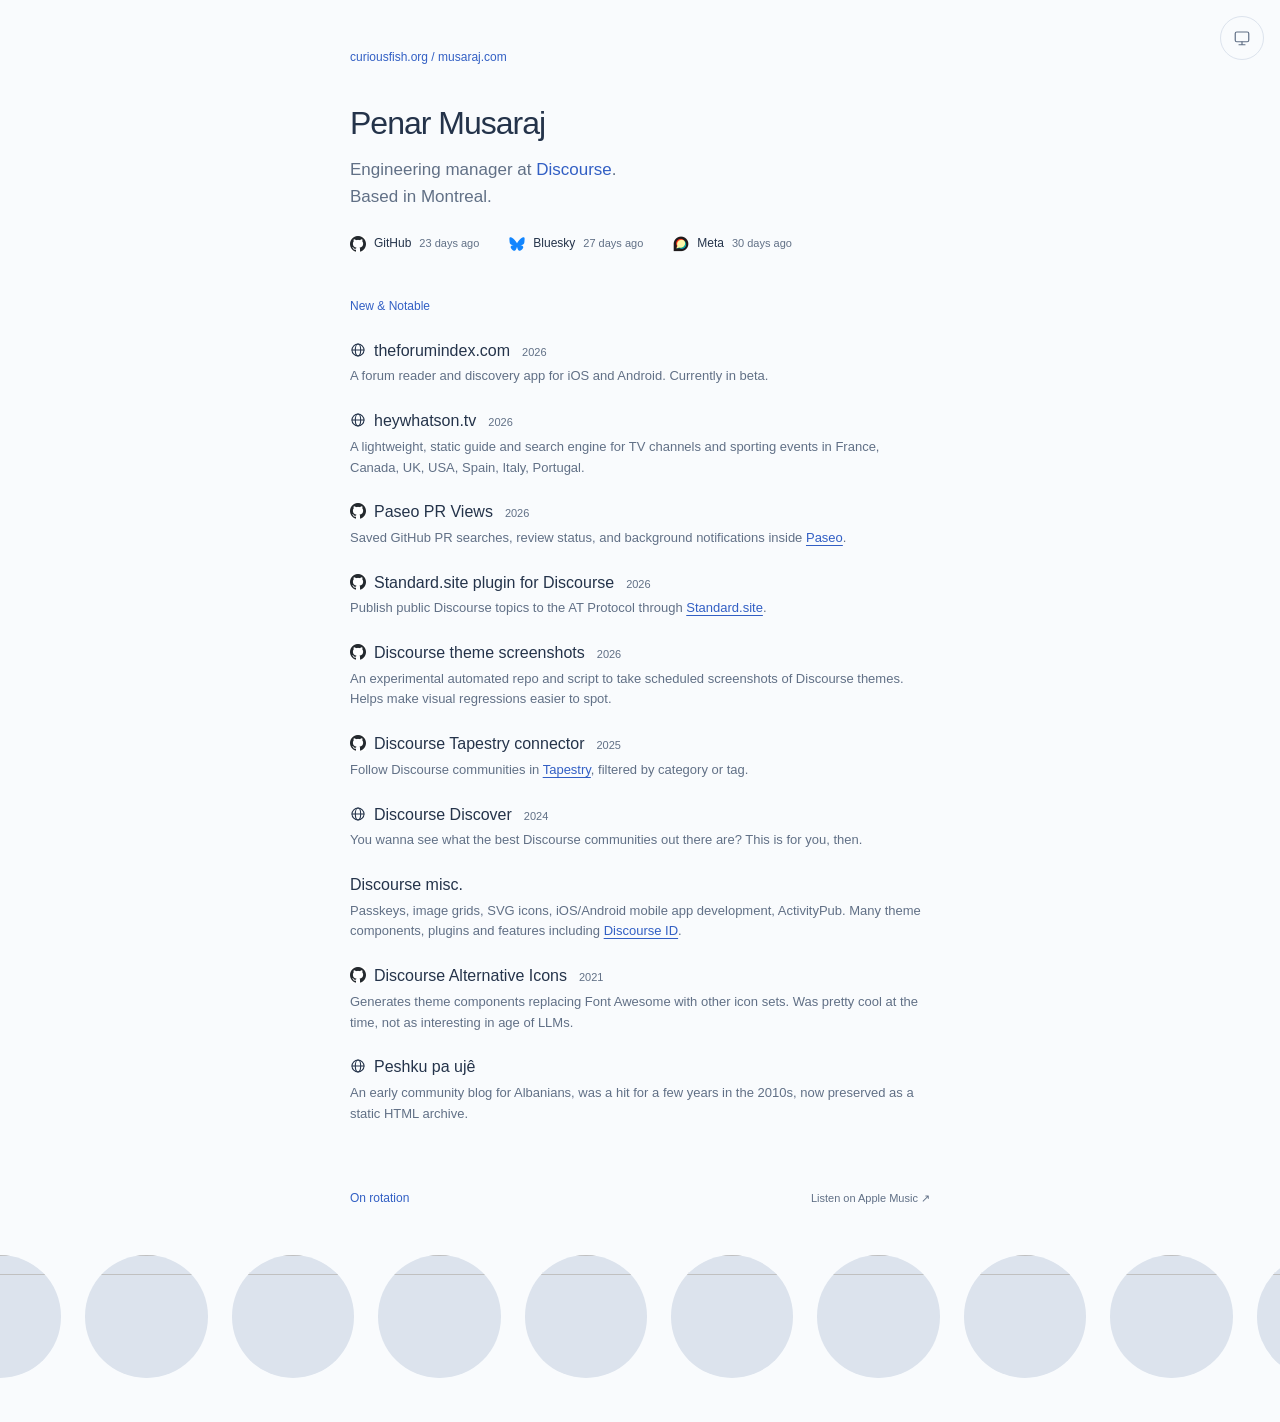
==== index.html @ acf2b7f1 "Update profile stats and music" ====
<!-- Generated page template. Edit notable.md for New & Notable. -->
<!doctype html>
<html lang="en">
<head>
  <meta charset="utf-8">
  <meta name="viewport" content="width=device-width, initial-scale=1">
  <meta name="theme-color" content="#f9fbfd" media="(prefers-color-scheme: light)">
  <meta name="theme-color" content="#141c28" media="(prefers-color-scheme: dark)">
  <meta name="description" content="Penar Musaraj — software, community tools, and small useful systems.">
  <title>Curious Fish — Penar Musaraj</title>
  <link rel="stylesheet" href="style.css">
  <script src="theme.js"></script>
  <script src="activity.js" defer></script>
</head>
<body class="avenir">
  <button class="theme-toggle" type="button" hidden aria-label="Change color theme">
    <svg class="theme-system" aria-hidden="true" viewBox="0 0 24 24"><rect x="3" y="4" width="18" height="13" rx="2"/><path d="M8 21h8M12 17v4"/></svg>
    <svg class="theme-light" aria-hidden="true" viewBox="0 0 24 24"><circle cx="12" cy="12" r="4"/><path d="M12 2v2m0 16v2M2 12h2m16 0h2M5 5l1.5 1.5m11 11L19 19M5 19l1.5-1.5m11-11L19 5"/></svg>
    <svg class="theme-dark" aria-hidden="true" viewBox="0 0 24 24"><path d="M20.5 14A9 9 0 0 1 10 3.5 9 9 0 1 0 20.5 14Z"/></svg>
  </button>
  <main class="page">
    <header>
      <p class="brand">curiousfish.org / musaraj.com</p>
      <h1>Penar Musaraj</h1>
      <p class="intro">Engineering manager at <a href="https://www.discourse.org">Discourse</a>.<br>Based in Montreal.</p>
      <nav class="socials" aria-label="Social profiles">
        <a href="https://github.com/pmusaraj" title="Last activity"><img src="images/social-github.png" alt=""><span>GitHub</span><time class="stat" datetime="2026-11-13T14:13:35Z" title="Last activity" aria-label="Last activity: today">today</time></a>
        <a href="https://bsky.app/profile/musaraj.com" title="Last activity"><img src="images/social-bluesky.png" alt=""><span>Bluesky</span><time class="stat" datetime="2026-11-09T13:19:38.581000Z" title="Last activity" aria-label="Last activity: 4 days ago">4 days ago</time></a>
        <a href="https://meta.discourse.org/u/pmusaraj" title="Last activity"><img src="images/social-discourse.png" alt=""><span>Meta</span><time class="stat" datetime="2026-11-06T16:55:09.845000Z" title="Last activity" aria-label="Last activity: 7 days ago">7 days ago</time></a>
      </nav>
    </header>
    <section aria-labelledby="projects-title">
      <h2 id="projects-title">New &amp; Notable</h2>
      <ul>
        <li>
          <p class="project-title"><img class="project-icon" src="images/globe.svg" alt=""><a href="https://theforumindex.com">theforumindex.com</a><time datetime="2026">2026</time></p>
          <div class="description"><p>A forum reader and discovery app for iOS and Android. Currently in beta.</p></div>
        </li>
        <li>
          <p class="project-title"><img class="project-icon" src="images/globe.svg" alt=""><a href="https://heywhatson.tv">heywhatson.tv</a><time datetime="2026">2026</time></p>
          <div class="description"><p>A lightweight, static guide and search engine for TV channels and sporting events in France, Canada, UK, USA, Spain, Italy, Portugal.</p></div>
        </li>
        <li>
          <p class="project-title"><img class="project-icon" src="images/social-github.png" alt=""><a href="https://github.com/pmusaraj/paseo-pr-views">Paseo PR Views</a><time datetime="2026">2026</time></p>
          <div class="description"><p>Saved GitHub PR searches, review status, and background notifications inside <a href="https://paseo.sh">Paseo</a>.</p></div>
        </li>
        <li>
          <p class="project-title"><img class="project-icon" src="images/social-github.png" alt=""><a href="https://github.com/pmusaraj/discourse-standard-site">Standard.site plugin for Discourse</a><time datetime="2026">2026</time></p>
          <div class="description"><p>Publish public Discourse topics to the AT Protocol through <a href="https://standard.site">Standard.site</a>.</p></div>
        </li>
        <li>
          <p class="project-title"><img class="project-icon" src="images/social-github.png" alt=""><a href="https://github.com/pmusaraj/discourse-theme-screenshots">Discourse theme screenshots</a><time datetime="2026">2026</time></p>
          <div class="description"><p>An experimental automated repo and script to take scheduled screenshots of Discourse themes. Helps make visual regressions easier to spot.</p></div>
        </li>
        <li>
          <p class="project-title"><img class="project-icon" src="images/social-github.png" alt=""><a href="https://github.com/pmusaraj/discourse-tapestry-connector">Discourse Tapestry connector</a><time datetime="2025">2025</time></p>
          <div class="description"><p>Follow Discourse communities in <a href="https://usetapestry.com">Tapestry</a>, filtered by category or tag.</p></div>
        </li>
        <li>
          <p class="project-title"><img class="project-icon" src="images/globe.svg" alt=""><a href="https://discover.discourse.com">Discourse Discover</a><time datetime="2024">2024</time></p>
          <div class="description"><p>You wanna see what the best Discourse communities out there are? This is for you, then.</p></div>
        </li>
        <li>
          <p class="project-title">Discourse misc.</p>
          <div class="description"><p>Passkeys, image grids, SVG icons, iOS/Android mobile app development, ActivityPub. Many theme components, plugins and features including <a href="https://id.discourse.com">Discourse ID</a>.</p></div>
        </li>
        <li>
          <p class="project-title"><img class="project-icon" src="images/social-github.png" alt=""><a href="https://github.com/discourse/discourse-alt-icons">Discourse Alternative Icons</a><time datetime="2021">2021</time></p>
          <div class="description"><p>Generates theme components replacing Font Awesome with other icon sets. Was pretty cool at the time, not as interesting in age of LLMs.</p></div>
        </li>
        <li>
          <p class="project-title"><img class="project-icon" src="images/globe.svg" alt=""><a href="https://peshkupauje.com">Peshku pa ujê</a></p>
          <div class="description"><p>An early community blog for Albanians, was a hit for a few years in the 2010s, now preserved as a static HTML archive.</p></div>
        </li>
      </ul>
    </section>
    <section aria-labelledby="rotation-title">
      <div class="rotation-heading"><h2 id="rotation-title">On rotation</h2><a href="https://music.apple.com/ca/playlist/on-rotation/pl.u-38oW9zeIRrvzg">Listen on Apple Music ↗</a></div>
      <div class="album-strip"><ul class="albums">
        <li><a href="https://music.apple.com/ca/album/dark-side-of-the-gym/1233837225" aria-label="Sleep Well Beast — The National"><span class="album-artist" aria-hidden="true">The National</span><img src="https://is1-ssl.mzstatic.com/image/thumb/Music126/v4/e1/54/45/e15445e4-a67e-586b-bae6-971c074219d2/191400002050.png/400x400bb.jpg" alt="" width="160" height="160" loading="lazy"></a></li>
        <li><a href="https://music.apple.com/ca/album/deceptacon/1450117595" aria-label="Le Tigre — Le Tigre"><span class="album-artist" aria-hidden="true">Le Tigre</span><img src="https://is1-ssl.mzstatic.com/image/thumb/Music112/v4/ec/5e/8e/ec5e8e52-d56e-5ab0-0bfd-d4afbf85c7f4/614027110859.png/400x400bb.jpg" alt="" width="160" height="160" loading="lazy"></a></li>
        <li><a href="https://music.apple.com/ca/album/delirio-de-grandeza/1607918350" aria-label="MOTOMAMI — ROSALÍA"><span class="album-artist" aria-hidden="true">ROSALÍA</span><img src="https://is1-ssl.mzstatic.com/image/thumb/Music126/v4/5b/da/8d/5bda8d04-7f2f-4417-12a0-e039dd011152/886449800193.jpg/400x400bb.jpg" alt="" width="160" height="160" loading="lazy"></a></li>
        <li><a href="https://music.apple.com/ca/album/cello-song/1440822546" aria-label="A Treasury — Nick Drake"><span class="album-artist" aria-hidden="true">Nick Drake</span><img src="https://is1-ssl.mzstatic.com/image/thumb/Music118/v4/09/0a/de/090adef8-d0f6-6681-a8b4-f33aa52c2c5c/00602537415816.rgb.jpg/400x400bb.jpg" alt="" width="160" height="160" loading="lazy"></a></li>
        <li><a href="https://music.apple.com/ca/album/everything-is-everything/1276760743" aria-label="The Miseducation of Lauryn Hill — Lauryn Hill"><span class="album-artist" aria-hidden="true">Lauryn Hill</span><img src="https://is1-ssl.mzstatic.com/image/thumb/Music125/v4/09/6b/55/096b55c4-ee8f-23bd-df8f-0ca0821f3028/886446727189.jpg/400x400bb.jpg" alt="" width="160" height="160" loading="lazy"></a></li>
        <li><a href="https://music.apple.com/ca/album/smells-like-teen-spirit/1651971171" aria-label="My Nirvana — Redi Hasa"><span class="album-artist" aria-hidden="true">Redi Hasa</span><img src="https://is1-ssl.mzstatic.com/image/thumb/Music112/v4/8c/9a/13/8c9a13aa-1bc3-e07a-22db-e446b09e098e/22UMGIM59544.rgb.jpg/400x400bb.jpg" alt="" width="160" height="160" loading="lazy"></a></li>
        <li><a href="https://music.apple.com/ca/album/the-beast-in-me/385922317" aria-label="The Impossible Bird — Nick Lowe"><span class="album-artist" aria-hidden="true">Nick Lowe</span><img src="https://is1-ssl.mzstatic.com/image/thumb/Music126/v4/2c/55/de/2c55debf-550f-3ba4-b1a4-73ebd49a259c/45096.jpg/400x400bb.jpg" alt="" width="160" height="160" loading="lazy"></a></li>
        <li><a href="https://music.apple.com/ca/album/cours-cours-et-cours-encore/1138421029" aria-label="Vers les ourses polaires - EP — Tim Dup"><span class="album-artist" aria-hidden="true">Tim Dup</span><img src="https://is1-ssl.mzstatic.com/image/thumb/Music125/v4/94/09/a0/9409a00d-6616-7a9e-6b9c-a5f1779270d7/886445943696.jpg/400x400bb.jpg" alt="" width="160" height="160" loading="lazy"></a></li>
        <li><a href="https://music.apple.com/ca/album/straight-to-hell/685585931" aria-label="Combat Rock — The Clash"><span class="album-artist" aria-hidden="true">The Clash</span><img src="https://is1-ssl.mzstatic.com/image/thumb/Music115/v4/71/b6/8a/71b68ab0-f2d7-5cf0-636c-c27de6ce8aed/886443520707.jpg/400x400bb.jpg" alt="" width="160" height="160" loading="lazy"></a></li>
        <li><a href="https://music.apple.com/ca/album/come-on-home/1715054569" aria-label="Horizon Unlimited - EP — The Lijadu Sisters"><span class="album-artist" aria-hidden="true">The Lijadu Sisters</span><img src="https://is1-ssl.mzstatic.com/image/thumb/Music221/v4/ab/40/6d/ab406d9f-57f4-4448-1adf-26da1ffd2711/49059.jpg/400x400bb.jpg" alt="" width="160" height="160" loading="lazy"></a></li>
        <li><a href="https://music.apple.com/ca/album/svengo/1598123228" aria-label="1200 mètres en tout — Odezenne"><span class="album-artist" aria-hidden="true">Odezenne</span><img src="https://is1-ssl.mzstatic.com/image/thumb/Music126/v4/a7/58/7d/a7587d20-5c91-bd30-591b-b15c28d2563b/cover.jpg/400x400bb.jpg" alt="" width="160" height="160" loading="lazy"></a></li>
        <li><a href="https://music.apple.com/ca/album/ecoute-moi-camarade/1442522147" aria-label="Diwan 2 — Rachid Taha"><span class="album-artist" aria-hidden="true">Rachid Taha</span><img src="https://is1-ssl.mzstatic.com/image/thumb/Music128/v4/52/30/f2/5230f2f0-fa89-4971-3b62-599a12790936/00602498433751.rgb.jpg/400x400bb.jpg" alt="" width="160" height="160" loading="lazy"></a></li>
        <li><a href="https://music.apple.com/ca/album/ren%C3%A9/1500087282" aria-label="René - Single — Residente"><span class="album-artist" aria-hidden="true">Residente</span><img src="https://is1-ssl.mzstatic.com/image/thumb/Music124/v4/f3/82/68/f3826888-d4ec-1104-e62f-f73f71c021fa/886448299189.jpg/400x400bb.jpg" alt="" width="160" height="160" loading="lazy"></a></li>
        <li><a href="https://music.apple.com/ca/album/improvisaci%C3%B3-1/1522753214" aria-label="The Square (Original Soundtrack Album) — Bobby McFerrin"><span class="album-artist" aria-hidden="true">Bobby McFerrin</span><img src="https://is1-ssl.mzstatic.com/image/thumb/Music124/v4/4a/7e/41/4a7e418a-af14-538b-da16-7761c0e5a1da/886448178569.jpg/400x400bb.jpg" alt="" width="160" height="160" loading="lazy"></a></li>
        <li><a href="https://music.apple.com/ca/album/%C3%A0-cause-ou-gr%C3%A2ce/1822258533" aria-label="Labyrinthe — Feu! Chatterton"><span class="album-artist" aria-hidden="true">Feu! Chatterton</span><img src="https://is1-ssl.mzstatic.com/image/thumb/Music211/v4/38/f4/55/38f45525-ca4a-c074-5477-9e68af0c979d/25UMGIM86506.rgb.jpg/400x400bb.jpg" alt="" width="160" height="160" loading="lazy"></a></li>
        <li><a href="https://music.apple.com/ca/album/oh-yeah/1593832914" aria-label="Hymne au soleil — Laurent Bardainne &amp; Tigre d&#x27;Eau Douce"><span class="album-artist" aria-hidden="true">Laurent Bardainne &amp; Tigre d&#x27;Eau Douce</span><img src="https://is1-ssl.mzstatic.com/image/thumb/Music116/v4/27/b2/83/27b283ec-0ea7-4c51-2317-c1e8d6bd1585/3663729181619_cover.jpg/400x400bb.jpg" alt="" width="160" height="160" loading="lazy"></a></li>
        <li><a href="https://music.apple.com/ca/album/conchiglie/1494342960" aria-label="Immensità - EP — Andrea Laszlo De Simone"><span class="album-artist" aria-hidden="true">Andrea Laszlo De Simone</span><img src="https://is1-ssl.mzstatic.com/image/thumb/Music113/v4/6c/61/65/6c61658f-bb01-5c29-130c-0a36b426f29a/19UM1IM13917.rgb.jpg/400x400bb.jpg" alt="" width="160" height="160" loading="lazy"></a></li>
        <li><a href="https://music.apple.com/ca/album/relax/1822196981" aria-label="Couleur Compas Vol. 3 — Ti Kabzy"><span class="album-artist" aria-hidden="true">Ti Kabzy</span><img src="https://is1-ssl.mzstatic.com/image/thumb/Music211/v4/86/08/24/860824c5-1666-7062-5690-5fec2ad9330b/199538126730.jpg/400x400bb.jpg" alt="" width="160" height="160" loading="lazy"></a></li>
        <li><a href="https://music.apple.com/ca/album/sentado-aqu%C3%AD/1774040006" aria-label="Todos los días todo el día — LATIN MAFIA"><span class="album-artist" aria-hidden="true">LATIN MAFIA</span><img src="https://is1-ssl.mzstatic.com/image/thumb/Music221/v4/e1/38/67/e13867af-7a6b-032c-16f6-9a3b231fc14d/198846619569.jpg/400x400bb.jpg" alt="" width="160" height="160" loading="lazy"></a></li>
        <li><a href="https://music.apple.com/ca/album/beast/6802713645" aria-label="Liminal — Canine"><span class="album-artist" aria-hidden="true">Canine</span><img src="https://is1-ssl.mzstatic.com/image/thumb/Music221/v4/81/47/3b/81473b98-b113-e513-ceb7-1042306662fe/820233638920.jpg/400x400bb.jpg" alt="" width="160" height="160" loading="lazy"></a></li>
      </ul></div>
    </section>
  </main>

  <script>
    const strip = document.querySelector('.album-strip');
    const firstAlbum = strip?.querySelector('img');
    if (firstAlbum) strip.scrollLeft = firstAlbum.getBoundingClientRect().width / 2;
  </script>
</body>
</html>
---- style.css ----
* { box-sizing: border-box; }
:root { color-scheme: light; --background: #f9fbfd; --ink: #24334a; --muted: #617086; --accent: #325fc4; --line: #dce3ed; }
@media (prefers-color-scheme: dark) {
  :root:not([data-theme="light"]) {
    color-scheme: dark;
    --background: #141c28; --ink: #dce6f5; --muted: #a0aec3;
    --accent: #91b4ff; --line: #303e52; --icon-filter: invert(0.9);
  }
}
:root[data-theme="dark"] {
  color-scheme: dark;
  --background: #141c28; --ink: #dce6f5; --muted: #a0aec3;
  --accent: #91b4ff; --line: #303e52; --icon-filter: invert(0.9);
}
body { margin: 0; overflow-x: clip; background: var(--background); color: var(--ink); font: 15px/1.6 var(--font); -webkit-font-smoothing: antialiased; }
.page { width: min(580px, calc(100% - 48px)); margin: 0 auto; padding: 48px 0 32px; }
a { color: inherit; text-decoration: none; }
a:hover { color: var(--accent); text-decoration: underline; text-underline-offset: 4px; }
a:focus-visible { outline: 2px solid var(--accent); outline-offset: 5px; }
p, h1, h2, ul { margin: 0; }
.brand { color: var(--accent); font-size: 12px; margin-bottom: 38px; padding-right: 44px; }
h1 { font-size: 32px; line-height: 1.15; font-weight: 500; letter-spacing: -1px; }
.intro { margin-top: 14px; font-size: 17px; color: var(--muted); }
.intro a { color: var(--accent); }
.socials { display: flex; flex-wrap: wrap; gap: 14px 30px; margin-top: 24px; }
.socials a { display: inline-flex; align-items: center; gap: 8px; font-size: 12px; opacity: 1; }
.socials a:hover { color: inherit; text-decoration: none; opacity: 0.75; }
.socials img { width: 16px; height: 16px; object-fit: contain; }
.socials .stat { color: var(--muted); font-size: 11px; margin-left: 0; white-space: nowrap; }
section { margin-top: 43px; }
h2 { color: var(--accent); font-size: 12px; font-weight: 500; margin-bottom: 22px; }
ul { list-style: none; padding: 0; }
li { margin-bottom: 21px; }
.project-title { font-weight: 500; font-size: 16px; }
.project-icon { width: 16px; height: 16px; margin-right: 8px; vertical-align: -2px; object-fit: contain; }
.project-icon, .socials img[src="images/social-github.png"] { filter: var(--icon-filter, none); }
time { color: var(--muted); font-size: 11px; font-weight: 400; margin-left: 12px; white-space: nowrap; }
.description { color: var(--muted); font-size: 13px; margin-top: 3px; max-width: 660px; }
.avenir { --font: 'Avenir Next', Avenir, 'Segoe UI', sans-serif; }
@media (max-width: 600px) {
  .page { padding-top: 30px; }
  .brand { margin-bottom: 32px; }
  h1 { font-size: 29px; }
  .intro { font-size: 16px; }
  .socials { gap: 12px 20px; }
  section { margin-top: 34px; }
  li { margin-bottom: 24px; }
  time { display: inline-block; }
}
.description p + p { margin-top: 8px; }
section[aria-labelledby="rotation-title"] { margin-top: 64px; }
.rotation-heading { display: flex; flex-wrap: wrap; align-items: baseline; justify-content: space-between; gap: 8px 16px; margin-bottom: 6px; }
.rotation-heading h2 { margin: 0; }
.rotation-heading > a { font-size: 11px; color: var(--muted); }
.album-strip { width: 100vw; margin-left: calc(50% - 50vw); padding: 0 0 12px; overflow-x: auto; scrollbar-width: none; }
.album-strip::-webkit-scrollbar { display: none; }
.albums { display: grid; grid-auto-flow: column; grid-auto-columns: 122.4px; gap: 24px; width: max-content; min-width: calc(100% + 72px); padding-right: 24px; text-align: center; }
.albums li { margin: 0; min-width: 0; }
.albums a { display: flex; flex-direction: column; height: 100%; }
.albums a:hover, .rotation-heading > a:hover { color: inherit; text-decoration: none; opacity: 0.75; }
.albums img { display: block; width: 100%; height: auto; aspect-ratio: 1; object-fit: cover; border-radius: 50%; background: var(--line); }
.album-artist { display: flex; flex: 1; align-items: flex-end; justify-content: center; min-height: 2.8em; margin-bottom: 8px; color: var(--muted); font-size: 12px; line-height: 1.4; overflow-wrap: anywhere; visibility: hidden; }
.albums a:hover .album-artist, .albums a:focus-visible .album-artist { visibility: visible; }
@media (max-width: 600px) {
  section[aria-labelledby="rotation-title"] { margin-top: 52px; }
  .albums { grid-auto-columns: 102px; gap: 20px; min-width: calc(100% + 60px); }
}
.description a { color: var(--accent); text-decoration: underline; text-underline-offset: 3px; }
.theme-toggle {
  position: absolute; top: 16px; right: 16px; z-index: 1;
  width: 44px; height: 44px; padding: 12px;
  display: grid; place-items: center;
  color: var(--muted); background: var(--background);
  border: 1px solid var(--line); border-radius: 50%; cursor: pointer;
}
.theme-toggle[hidden] { display: none; }
.theme-toggle:hover { color: var(--accent); border-color: currentColor; }
.theme-toggle:focus-visible { outline: 2px solid var(--accent); outline-offset: 4px; }
.theme-toggle svg { display: none; width: 18px; height: 18px; fill: none; stroke: currentColor; stroke-width: 1.6; stroke-linecap: round; stroke-linejoin: round; }
.theme-toggle[data-preference="system"] .theme-system,
.theme-toggle[data-preference="light"] .theme-light,
.theme-toggle[data-preference="dark"] .theme-dark { display: block; }
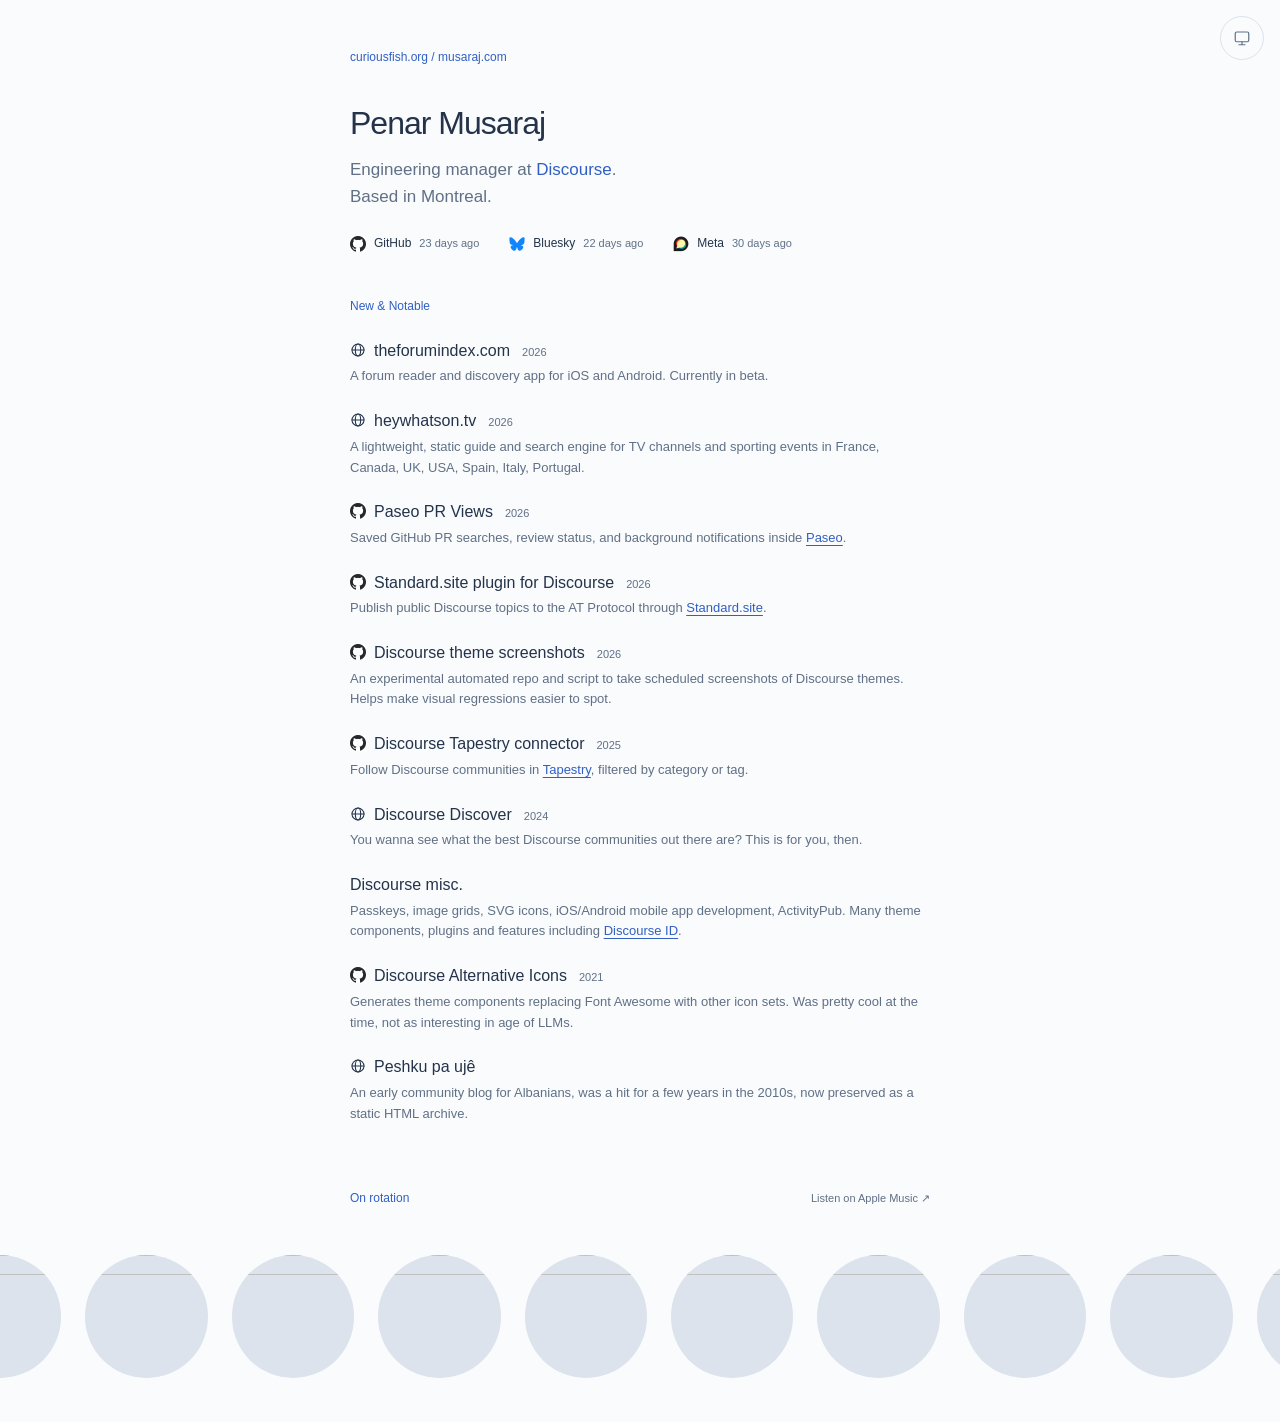
==== commit 9f6e9c77: "Update profile stats and music" ====
--- a/index.html
+++ b/index.html
@@ -24,9 +24,9 @@
       <h1>Penar Musaraj</h1>
       <p class="intro">Engineering manager at <a href="https://www.discourse.org">Discourse</a>.<br>Based in Montreal.</p>
       <nav class="socials" aria-label="Social profiles">
-        <a href="https://github.com/pmusaraj" title="Last activity"><img src="images/social-github.png" alt=""><span>GitHub</span><time class="stat" datetime="2026-11-13T14:13:35Z" title="Last activity" aria-label="Last activity: today">today</time></a>
-        <a href="https://bsky.app/profile/musaraj.com" title="Last activity"><img src="images/social-bluesky.png" alt=""><span>Bluesky</span><time class="stat" datetime="2026-11-09T13:19:38.581000Z" title="Last activity" aria-label="Last activity: 4 days ago">4 days ago</time></a>
-        <a href="https://meta.discourse.org/u/pmusaraj" title="Last activity"><img src="images/social-discourse.png" alt=""><span>Meta</span><time class="stat" datetime="2026-11-06T16:55:09.845000Z" title="Last activity" aria-label="Last activity: 7 days ago">7 days ago</time></a>
+        <a href="https://github.com/pmusaraj" title="Last activity"><img src="images/social-github.png" alt=""><span>GitHub</span><time class="stat" datetime="2026-11-13T22:21:54Z" title="Last activity" aria-label="Last activity: 2 days ago">2 days ago</time></a>
+        <a href="https://bsky.app/profile/musaraj.com" title="Last activity"><img src="images/social-bluesky.png" alt=""><span>Bluesky</span><time class="stat" datetime="2026-11-14T03:04:23.812000Z" title="Last activity" aria-label="Last activity: yesterday">yesterday</time></a>
+        <a href="https://meta.discourse.org/u/pmusaraj" title="Last activity"><img src="images/social-discourse.png" alt=""><span>Meta</span><time class="stat" datetime="2026-11-06T16:55:09.845000Z" title="Last activity" aria-label="Last activity: 9 days ago">9 days ago</time></a>
       </nav>
     </header>
     <section aria-labelledby="projects-title">
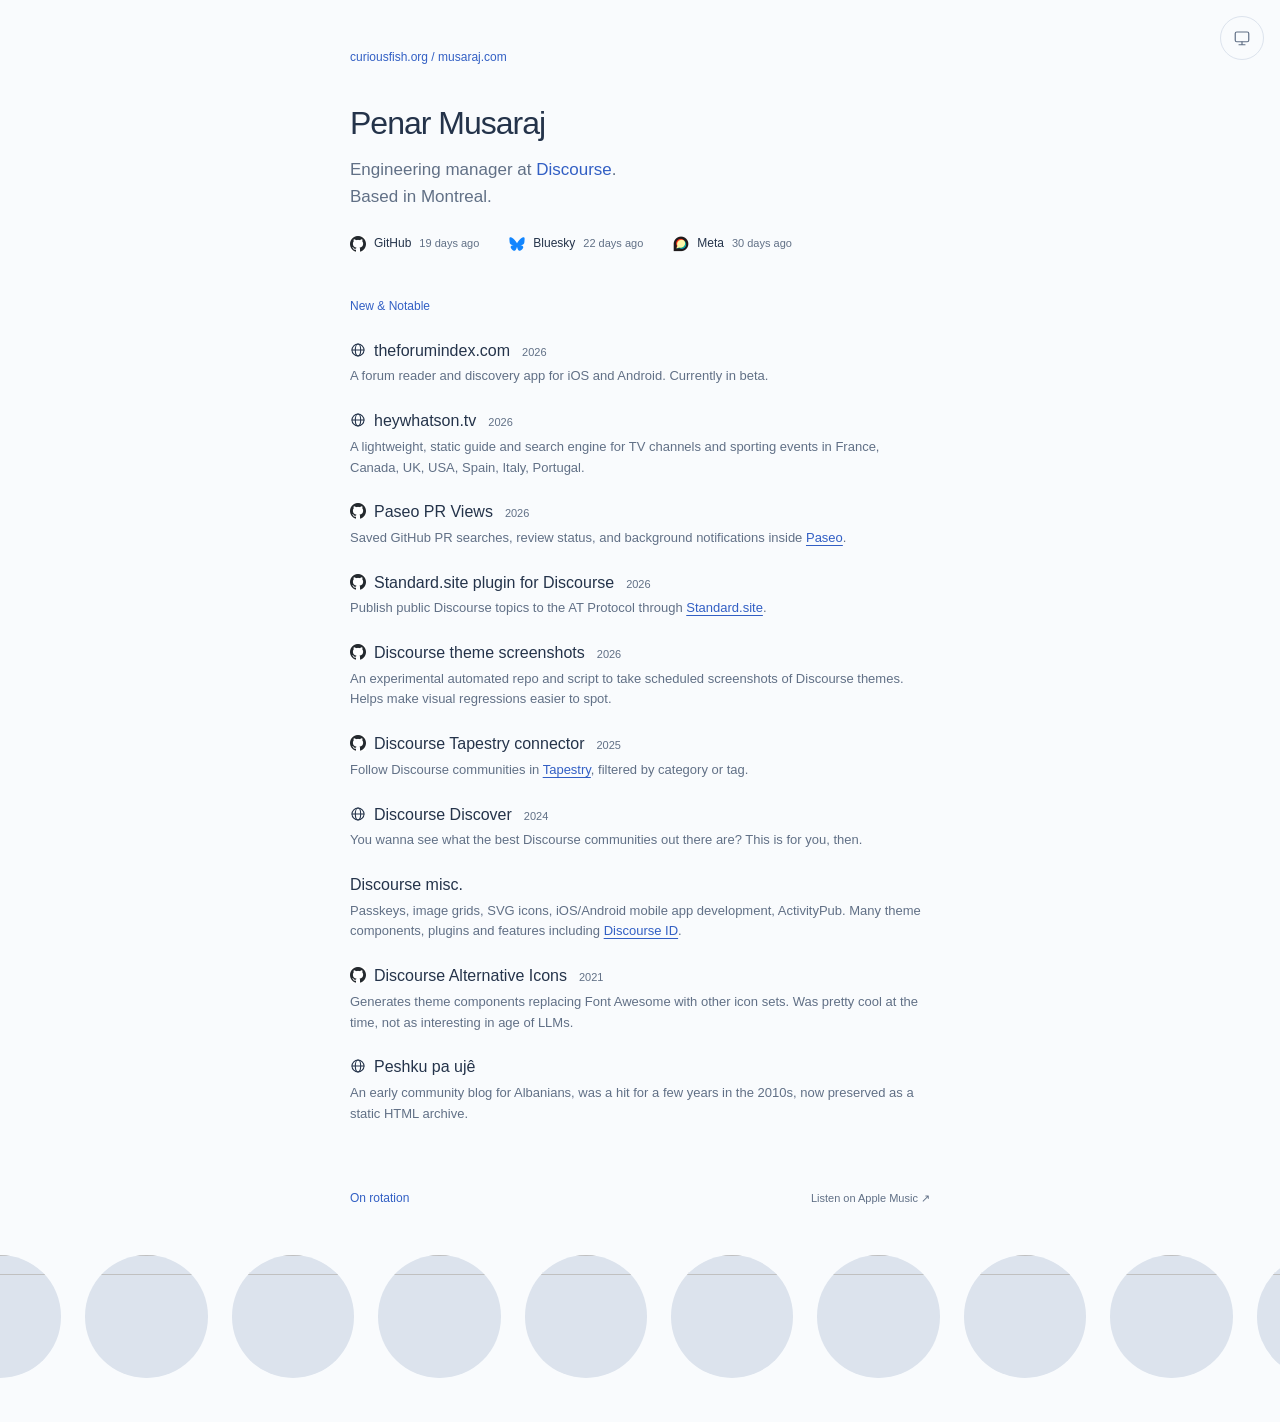
==== commit e3cb4790: "Update profile stats and music" ====
--- a/index.html
+++ b/index.html
@@ -24,9 +24,9 @@
       <h1>Penar Musaraj</h1>
       <p class="intro">Engineering manager at <a href="https://www.discourse.org">Discourse</a>.<br>Based in Montreal.</p>
       <nav class="socials" aria-label="Social profiles">
-        <a href="https://github.com/pmusaraj" title="Last activity"><img src="images/social-github.png" alt=""><span>GitHub</span><time class="stat" datetime="2026-11-13T22:21:54Z" title="Last activity" aria-label="Last activity: 2 days ago">2 days ago</time></a>
-        <a href="https://bsky.app/profile/musaraj.com" title="Last activity"><img src="images/social-bluesky.png" alt=""><span>Bluesky</span><time class="stat" datetime="2026-11-14T03:04:23.812000Z" title="Last activity" aria-label="Last activity: yesterday">yesterday</time></a>
-        <a href="https://meta.discourse.org/u/pmusaraj" title="Last activity"><img src="images/social-discourse.png" alt=""><span>Meta</span><time class="stat" datetime="2026-11-06T16:55:09.845000Z" title="Last activity" aria-label="Last activity: 9 days ago">9 days ago</time></a>
+        <a href="https://github.com/pmusaraj" title="Last activity"><img src="images/social-github.png" alt=""><span>GitHub</span><time class="stat" datetime="2026-11-17T16:51:45Z" title="Last activity" aria-label="Last activity: today">today</time></a>
+        <a href="https://bsky.app/profile/musaraj.com" title="Last activity"><img src="images/social-bluesky.png" alt=""><span>Bluesky</span><time class="stat" datetime="2026-11-14T03:04:23.812000Z" title="Last activity" aria-label="Last activity: 3 days ago">3 days ago</time></a>
+        <a href="https://meta.discourse.org/u/pmusaraj" title="Last activity"><img src="images/social-discourse.png" alt=""><span>Meta</span><time class="stat" datetime="2026-11-06T16:55:09.845000Z" title="Last activity" aria-label="Last activity: 11 days ago">11 days ago</time></a>
       </nav>
     </header>
     <section aria-labelledby="projects-title">
@@ -77,6 +77,7 @@
     <section aria-labelledby="rotation-title">
       <div class="rotation-heading"><h2 id="rotation-title">On rotation</h2><a href="https://music.apple.com/ca/playlist/on-rotation/pl.u-38oW9zeIRrvzg">Listen on Apple Music ↗</a></div>
       <div class="album-strip"><ul class="albums">
+        <li><a href="https://music.apple.com/ca/album/drift/993145373" aria-label="Magnifique — Ratatat"><span class="album-artist" aria-hidden="true">Ratatat</span><img src="https://is1-ssl.mzstatic.com/image/thumb/Music115/v4/e8/2f/49/e82f491b-48e1-88df-4dd8-df67b775a24b/Ratatat_-_Magnifique.jpg/400x400bb.jpg" alt="" width="160" height="160" loading="lazy"></a></li>
         <li><a href="https://music.apple.com/ca/album/dark-side-of-the-gym/1233837225" aria-label="Sleep Well Beast — The National"><span class="album-artist" aria-hidden="true">The National</span><img src="https://is1-ssl.mzstatic.com/image/thumb/Music126/v4/e1/54/45/e15445e4-a67e-586b-bae6-971c074219d2/191400002050.png/400x400bb.jpg" alt="" width="160" height="160" loading="lazy"></a></li>
         <li><a href="https://music.apple.com/ca/album/deceptacon/1450117595" aria-label="Le Tigre — Le Tigre"><span class="album-artist" aria-hidden="true">Le Tigre</span><img src="https://is1-ssl.mzstatic.com/image/thumb/Music112/v4/ec/5e/8e/ec5e8e52-d56e-5ab0-0bfd-d4afbf85c7f4/614027110859.png/400x400bb.jpg" alt="" width="160" height="160" loading="lazy"></a></li>
         <li><a href="https://music.apple.com/ca/album/delirio-de-grandeza/1607918350" aria-label="MOTOMAMI — ROSALÍA"><span class="album-artist" aria-hidden="true">ROSALÍA</span><img src="https://is1-ssl.mzstatic.com/image/thumb/Music126/v4/5b/da/8d/5bda8d04-7f2f-4417-12a0-e039dd011152/886449800193.jpg/400x400bb.jpg" alt="" width="160" height="160" loading="lazy"></a></li>
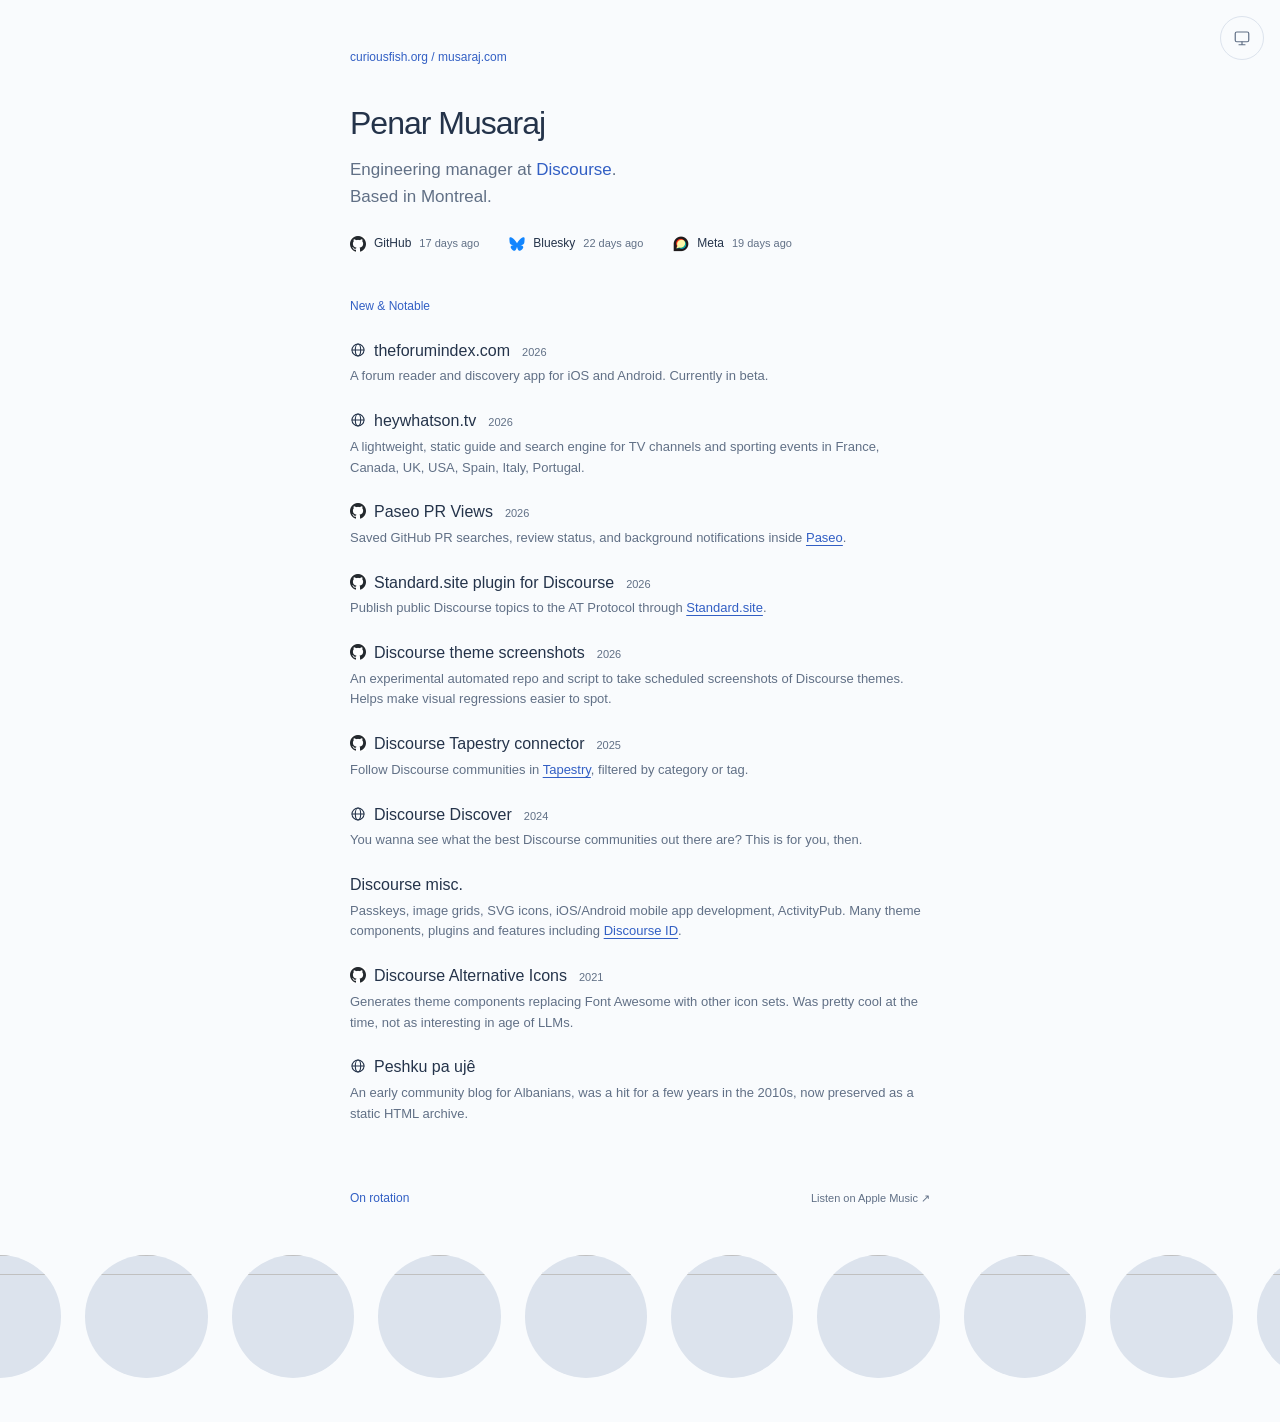
==== commit b306d499: "Update profile stats and music" ====
--- a/index.html
+++ b/index.html
@@ -24,9 +24,9 @@
       <h1>Penar Musaraj</h1>
       <p class="intro">Engineering manager at <a href="https://www.discourse.org">Discourse</a>.<br>Based in Montreal.</p>
       <nav class="socials" aria-label="Social profiles">
-        <a href="https://github.com/pmusaraj" title="Last activity"><img src="images/social-github.png" alt=""><span>GitHub</span><time class="stat" datetime="2026-11-17T16:51:45Z" title="Last activity" aria-label="Last activity: today">today</time></a>
-        <a href="https://bsky.app/profile/musaraj.com" title="Last activity"><img src="images/social-bluesky.png" alt=""><span>Bluesky</span><time class="stat" datetime="2026-11-14T03:04:23.812000Z" title="Last activity" aria-label="Last activity: 3 days ago">3 days ago</time></a>
-        <a href="https://meta.discourse.org/u/pmusaraj" title="Last activity"><img src="images/social-discourse.png" alt=""><span>Meta</span><time class="stat" datetime="2026-11-06T16:55:09.845000Z" title="Last activity" aria-label="Last activity: 11 days ago">11 days ago</time></a>
+        <a href="https://github.com/pmusaraj" title="Last activity"><img src="images/social-github.png" alt=""><span>GitHub</span><time class="stat" datetime="2026-11-19T16:50:20Z" title="Last activity" aria-label="Last activity: today">today</time></a>
+        <a href="https://bsky.app/profile/musaraj.com" title="Last activity"><img src="images/social-bluesky.png" alt=""><span>Bluesky</span><time class="stat" datetime="2026-11-14T03:04:23.812000Z" title="Last activity" aria-label="Last activity: 5 days ago">5 days ago</time></a>
+        <a href="https://meta.discourse.org/u/pmusaraj" title="Last activity"><img src="images/social-discourse.png" alt=""><span>Meta</span><time class="stat" datetime="2026-11-17T20:43:56.478000Z" title="Last activity" aria-label="Last activity: 2 days ago">2 days ago</time></a>
       </nav>
     </header>
     <section aria-labelledby="projects-title">
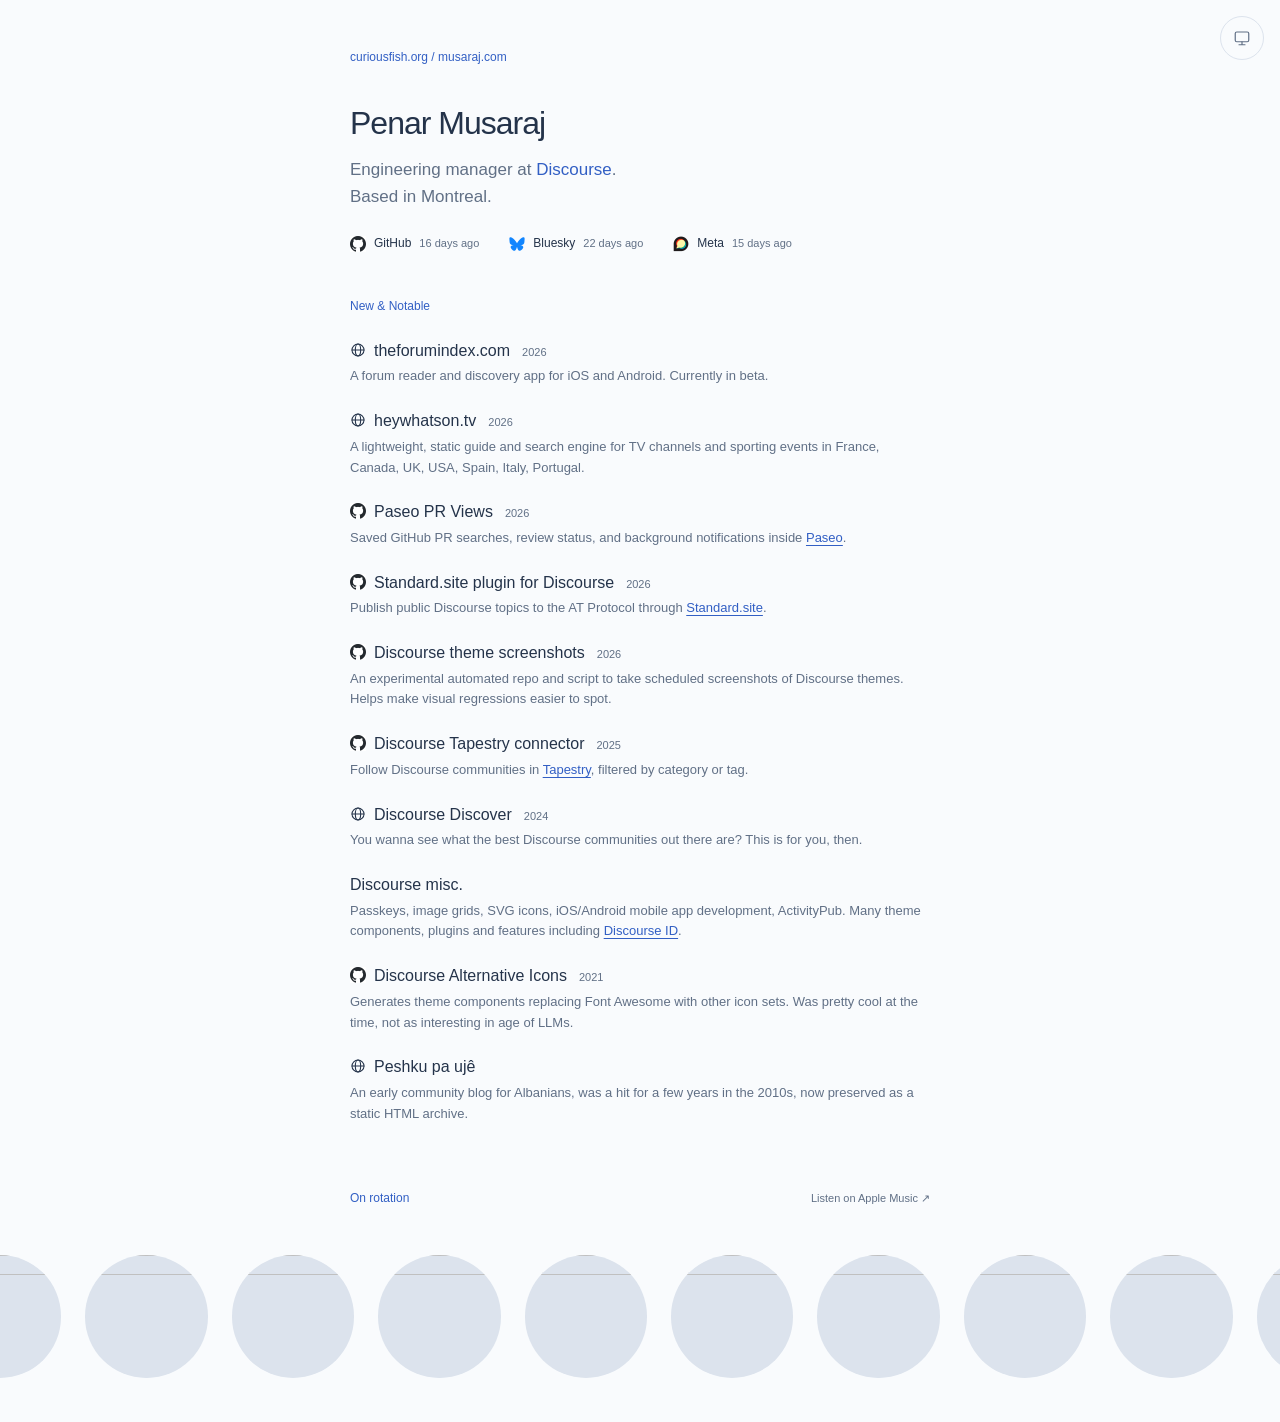
==== commit 92b7b2f7: "Update profile stats and music" ====
--- a/index.html
+++ b/index.html
@@ -24,9 +24,9 @@
       <h1>Penar Musaraj</h1>
       <p class="intro">Engineering manager at <a href="https://www.discourse.org">Discourse</a>.<br>Based in Montreal.</p>
       <nav class="socials" aria-label="Social profiles">
-        <a href="https://github.com/pmusaraj" title="Last activity"><img src="images/social-github.png" alt=""><span>GitHub</span><time class="stat" datetime="2026-11-19T16:50:20Z" title="Last activity" aria-label="Last activity: today">today</time></a>
-        <a href="https://bsky.app/profile/musaraj.com" title="Last activity"><img src="images/social-bluesky.png" alt=""><span>Bluesky</span><time class="stat" datetime="2026-11-14T03:04:23.812000Z" title="Last activity" aria-label="Last activity: 5 days ago">5 days ago</time></a>
-        <a href="https://meta.discourse.org/u/pmusaraj" title="Last activity"><img src="images/social-discourse.png" alt=""><span>Meta</span><time class="stat" datetime="2026-11-17T20:43:56.478000Z" title="Last activity" aria-label="Last activity: 2 days ago">2 days ago</time></a>
+        <a href="https://github.com/pmusaraj" title="Last activity"><img src="images/social-github.png" alt=""><span>GitHub</span><time class="stat" datetime="2026-11-20T19:10:55Z" title="Last activity" aria-label="Last activity: yesterday">yesterday</time></a>
+        <a href="https://bsky.app/profile/musaraj.com" title="Last activity"><img src="images/social-bluesky.png" alt=""><span>Bluesky</span><time class="stat" datetime="2026-11-14T03:04:23.812000Z" title="Last activity" aria-label="Last activity: 7 days ago">7 days ago</time></a>
+        <a href="https://meta.discourse.org/u/pmusaraj" title="Last activity"><img src="images/social-discourse.png" alt=""><span>Meta</span><time class="stat" datetime="2026-11-21T13:15:22.249000Z" title="Last activity" aria-label="Last activity: today">today</time></a>
       </nav>
     </header>
     <section aria-labelledby="projects-title">
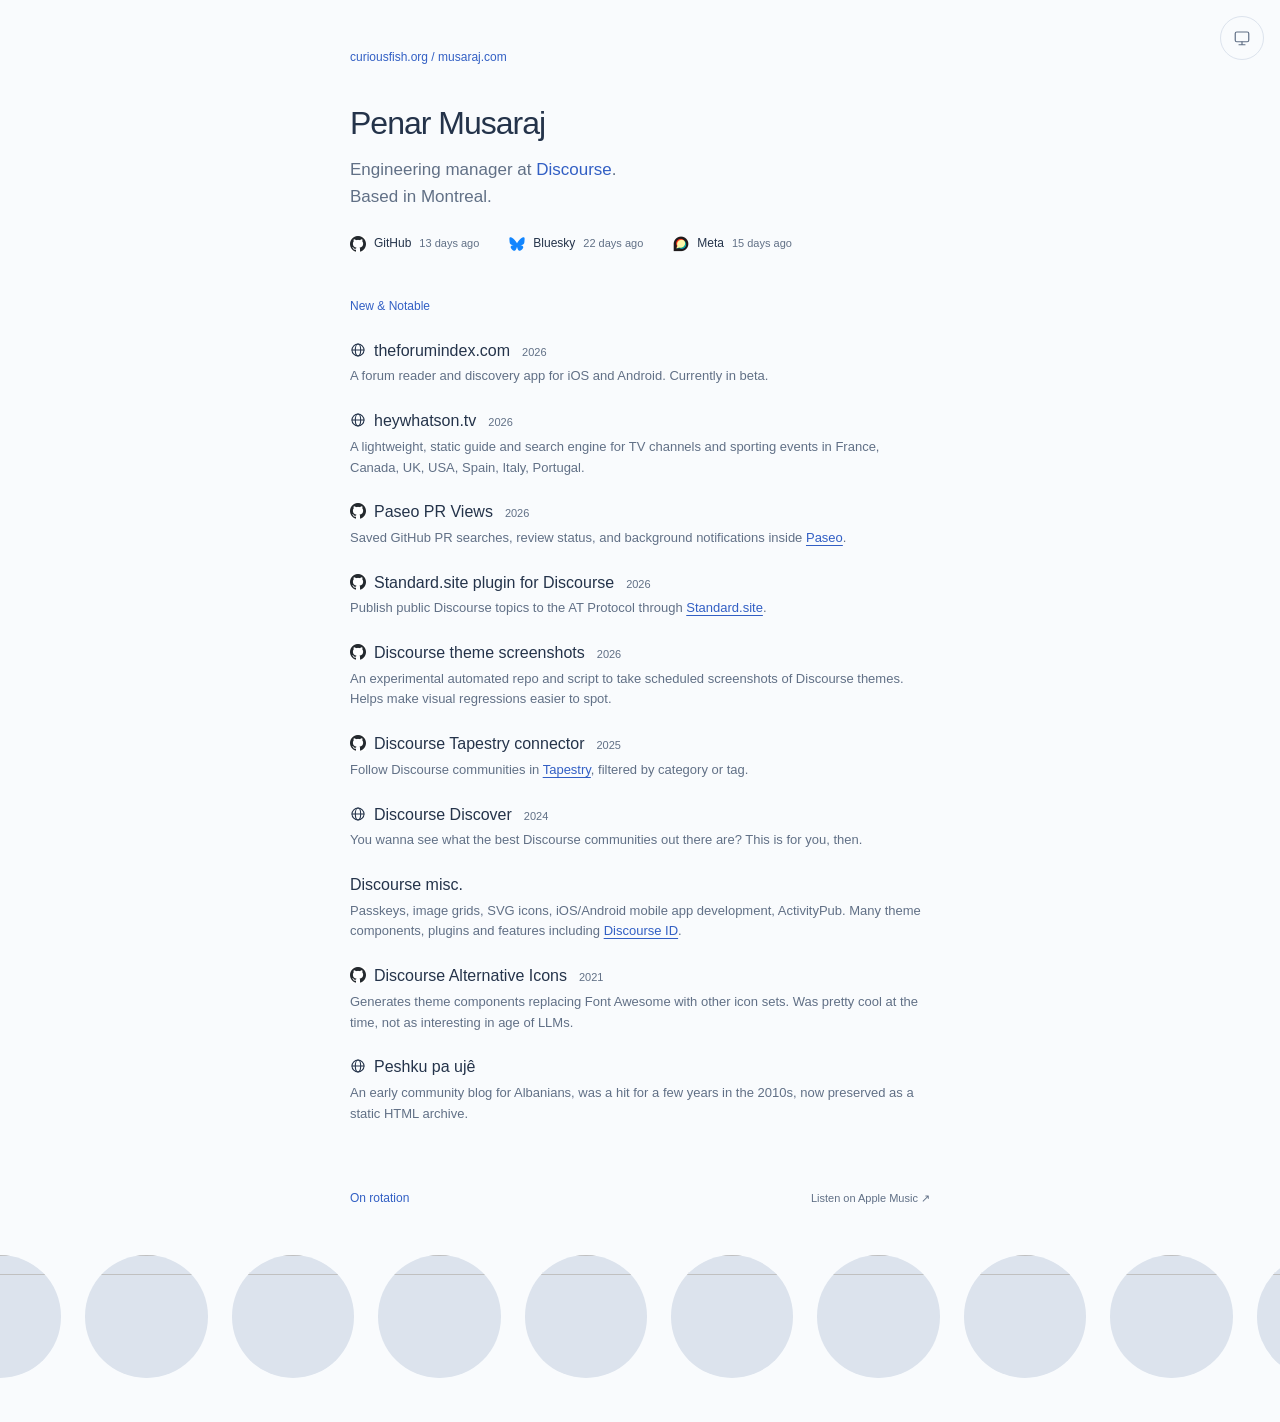
==== commit 6bdf8c9a: "Update profile stats and music" ====
--- a/index.html
+++ b/index.html
@@ -24,9 +24,9 @@
       <h1>Penar Musaraj</h1>
       <p class="intro">Engineering manager at <a href="https://www.discourse.org">Discourse</a>.<br>Based in Montreal.</p>
       <nav class="socials" aria-label="Social profiles">
-        <a href="https://github.com/pmusaraj" title="Last activity"><img src="images/social-github.png" alt=""><span>GitHub</span><time class="stat" datetime="2026-11-20T19:10:55Z" title="Last activity" aria-label="Last activity: yesterday">yesterday</time></a>
-        <a href="https://bsky.app/profile/musaraj.com" title="Last activity"><img src="images/social-bluesky.png" alt=""><span>Bluesky</span><time class="stat" datetime="2026-11-14T03:04:23.812000Z" title="Last activity" aria-label="Last activity: 7 days ago">7 days ago</time></a>
-        <a href="https://meta.discourse.org/u/pmusaraj" title="Last activity"><img src="images/social-discourse.png" alt=""><span>Meta</span><time class="stat" datetime="2026-11-21T13:15:22.249000Z" title="Last activity" aria-label="Last activity: today">today</time></a>
+        <a href="https://github.com/pmusaraj" title="Last activity"><img src="images/social-github.png" alt=""><span>GitHub</span><time class="stat" datetime="2026-11-23T19:00:17Z" title="Last activity" aria-label="Last activity: today">today</time></a>
+        <a href="https://bsky.app/profile/musaraj.com" title="Last activity"><img src="images/social-bluesky.png" alt=""><span>Bluesky</span><time class="stat" datetime="2026-11-14T03:04:23.812000Z" title="Last activity" aria-label="Last activity: 9 days ago">9 days ago</time></a>
+        <a href="https://meta.discourse.org/u/pmusaraj" title="Last activity"><img src="images/social-discourse.png" alt=""><span>Meta</span><time class="stat" datetime="2026-11-21T13:15:22.249000Z" title="Last activity" aria-label="Last activity: 2 days ago">2 days ago</time></a>
       </nav>
     </header>
     <section aria-labelledby="projects-title">
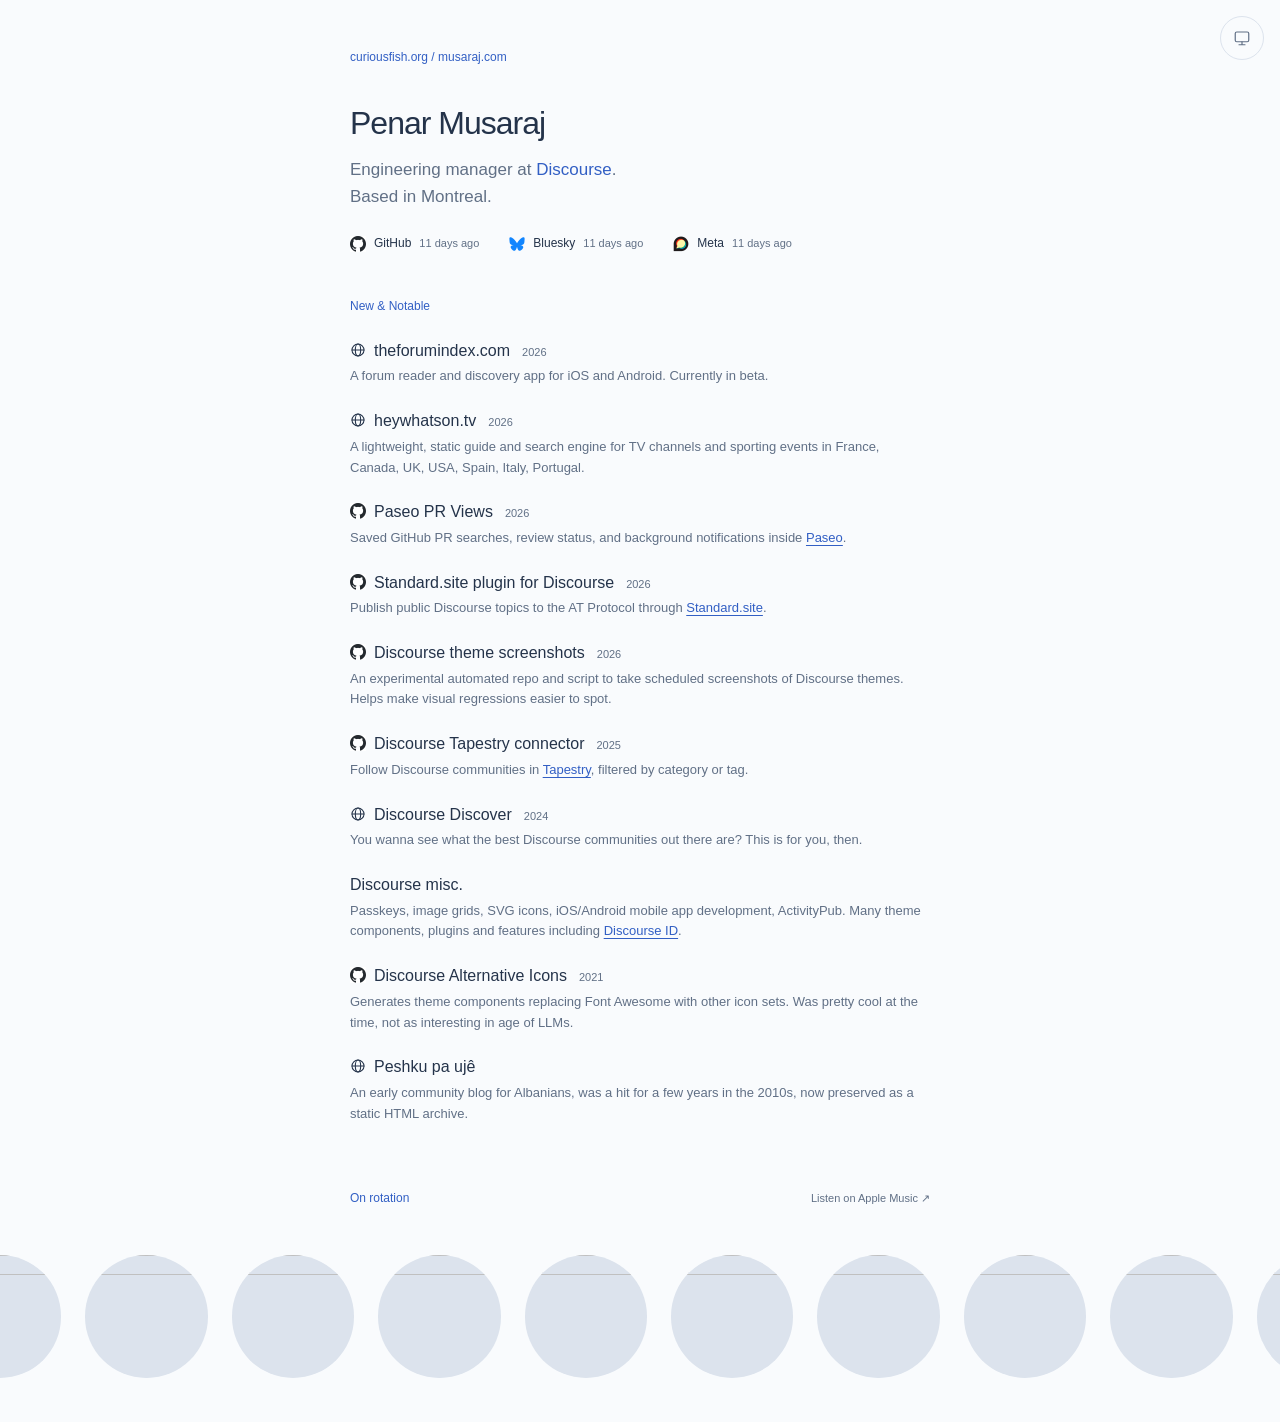
==== commit 1771552d: "Update profile stats and music" ====
--- a/index.html
+++ b/index.html
@@ -24,9 +24,9 @@
       <h1>Penar Musaraj</h1>
       <p class="intro">Engineering manager at <a href="https://www.discourse.org">Discourse</a>.<br>Based in Montreal.</p>
       <nav class="socials" aria-label="Social profiles">
-        <a href="https://github.com/pmusaraj" title="Last activity"><img src="images/social-github.png" alt=""><span>GitHub</span><time class="stat" datetime="2026-11-23T19:00:17Z" title="Last activity" aria-label="Last activity: today">today</time></a>
-        <a href="https://bsky.app/profile/musaraj.com" title="Last activity"><img src="images/social-bluesky.png" alt=""><span>Bluesky</span><time class="stat" datetime="2026-11-14T03:04:23.812000Z" title="Last activity" aria-label="Last activity: 9 days ago">9 days ago</time></a>
-        <a href="https://meta.discourse.org/u/pmusaraj" title="Last activity"><img src="images/social-discourse.png" alt=""><span>Meta</span><time class="stat" datetime="2026-11-21T13:15:22.249000Z" title="Last activity" aria-label="Last activity: 2 days ago">2 days ago</time></a>
+        <a href="https://github.com/pmusaraj" title="Last activity"><img src="images/social-github.png" alt=""><span>GitHub</span><time class="stat" datetime="2026-11-25T17:49:57Z" title="Last activity" aria-label="Last activity: today">today</time></a>
+        <a href="https://bsky.app/profile/musaraj.com" title="Last activity"><img src="images/social-bluesky.png" alt=""><span>Bluesky</span><time class="stat" datetime="2026-11-25T00:38:15.635000Z" title="Last activity" aria-label="Last activity: today">today</time></a>
+        <a href="https://meta.discourse.org/u/pmusaraj" title="Last activity"><img src="images/social-discourse.png" alt=""><span>Meta</span><time class="stat" datetime="2026-11-25T16:48:51.229000Z" title="Last activity" aria-label="Last activity: today">today</time></a>
       </nav>
     </header>
     <section aria-labelledby="projects-title">
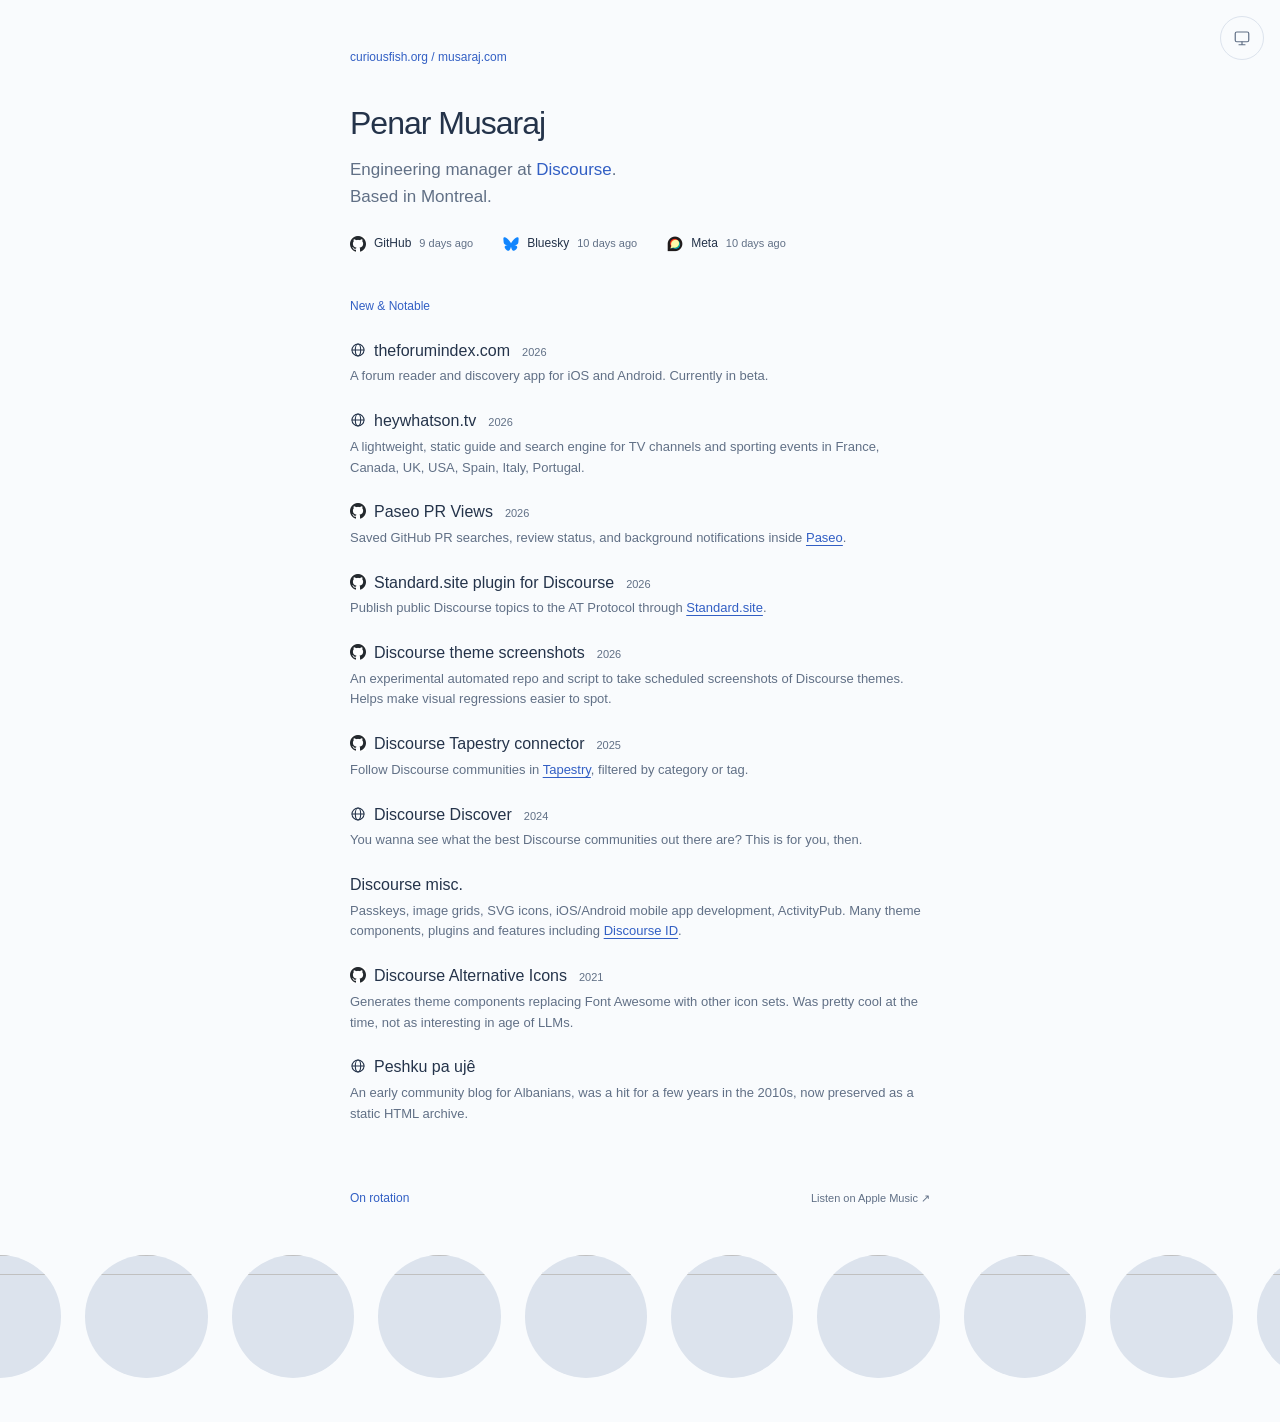
==== commit e8f554c9: "Update profile stats and music" ====
--- a/index.html
+++ b/index.html
@@ -24,9 +24,9 @@
       <h1>Penar Musaraj</h1>
       <p class="intro">Engineering manager at <a href="https://www.discourse.org">Discourse</a>.<br>Based in Montreal.</p>
       <nav class="socials" aria-label="Social profiles">
-        <a href="https://github.com/pmusaraj" title="Last activity"><img src="images/social-github.png" alt=""><span>GitHub</span><time class="stat" datetime="2026-11-25T17:49:57Z" title="Last activity" aria-label="Last activity: today">today</time></a>
-        <a href="https://bsky.app/profile/musaraj.com" title="Last activity"><img src="images/social-bluesky.png" alt=""><span>Bluesky</span><time class="stat" datetime="2026-11-25T00:38:15.635000Z" title="Last activity" aria-label="Last activity: today">today</time></a>
-        <a href="https://meta.discourse.org/u/pmusaraj" title="Last activity"><img src="images/social-discourse.png" alt=""><span>Meta</span><time class="stat" datetime="2026-11-25T16:48:51.229000Z" title="Last activity" aria-label="Last activity: today">today</time></a>
+        <a href="https://github.com/pmusaraj" title="Last activity"><img src="images/social-github.png" alt=""><span>GitHub</span><time class="stat" datetime="2026-11-27T17:19:29Z" title="Last activity" aria-label="Last activity: today">today</time></a>
+        <a href="https://bsky.app/profile/musaraj.com" title="Last activity"><img src="images/social-bluesky.png" alt=""><span>Bluesky</span><time class="stat" datetime="2026-11-26T21:35:47.545000Z" title="Last activity" aria-label="Last activity: yesterday">yesterday</time></a>
+        <a href="https://meta.discourse.org/u/pmusaraj" title="Last activity"><img src="images/social-discourse.png" alt=""><span>Meta</span><time class="stat" datetime="2026-11-26T21:46:00.398000Z" title="Last activity" aria-label="Last activity: yesterday">yesterday</time></a>
       </nav>
     </header>
     <section aria-labelledby="projects-title">
